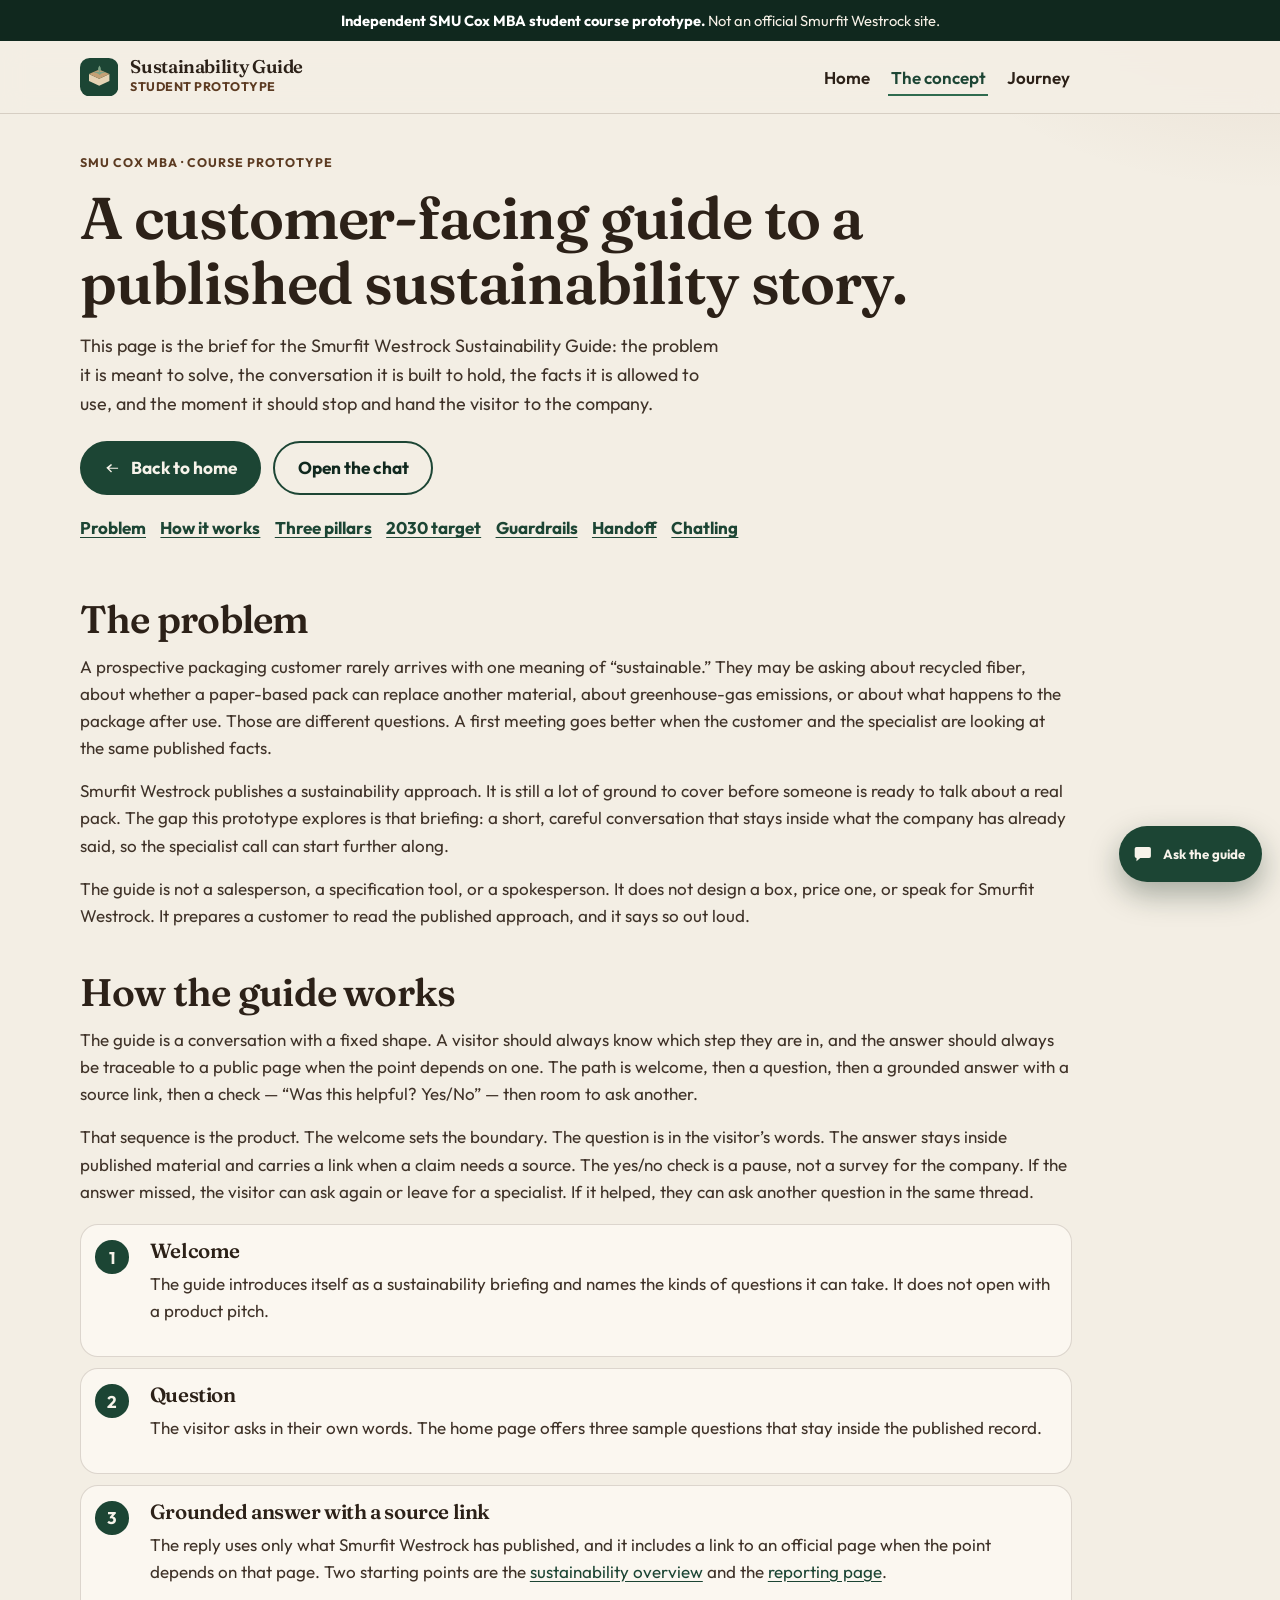
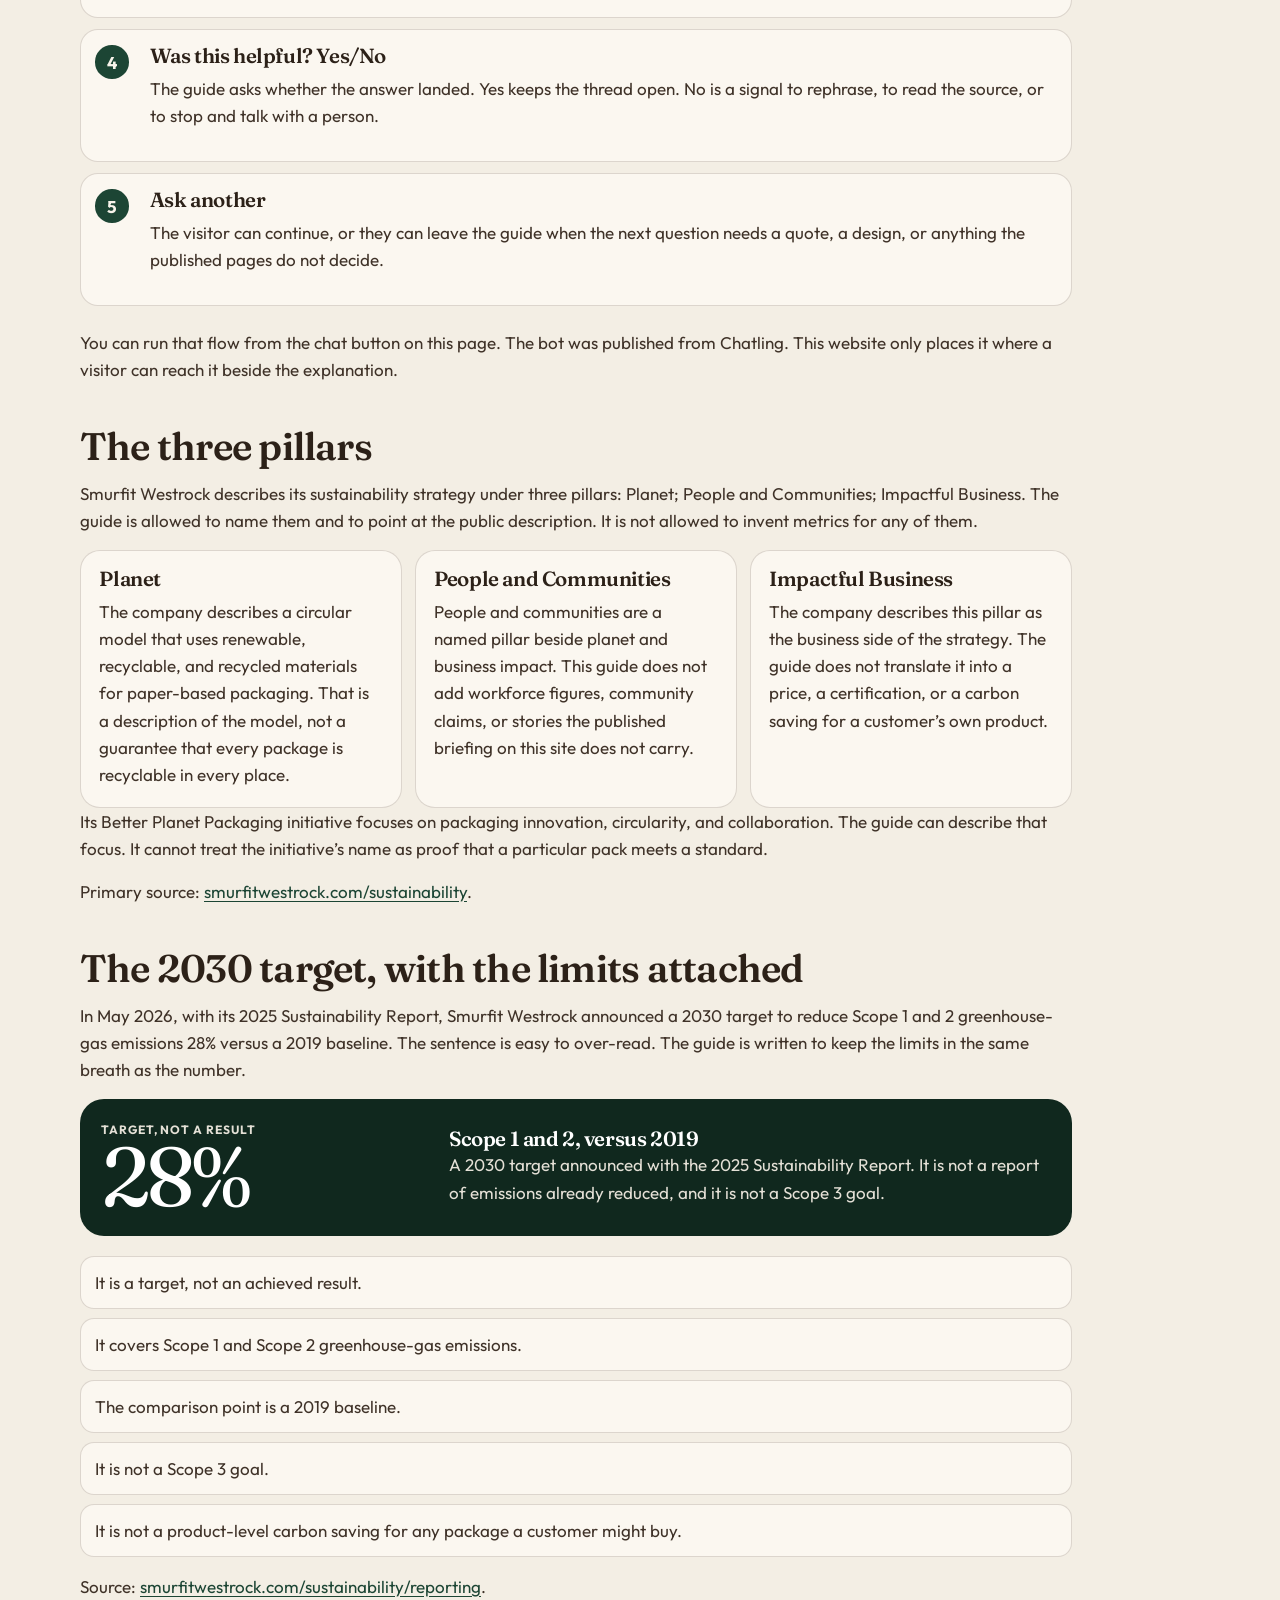
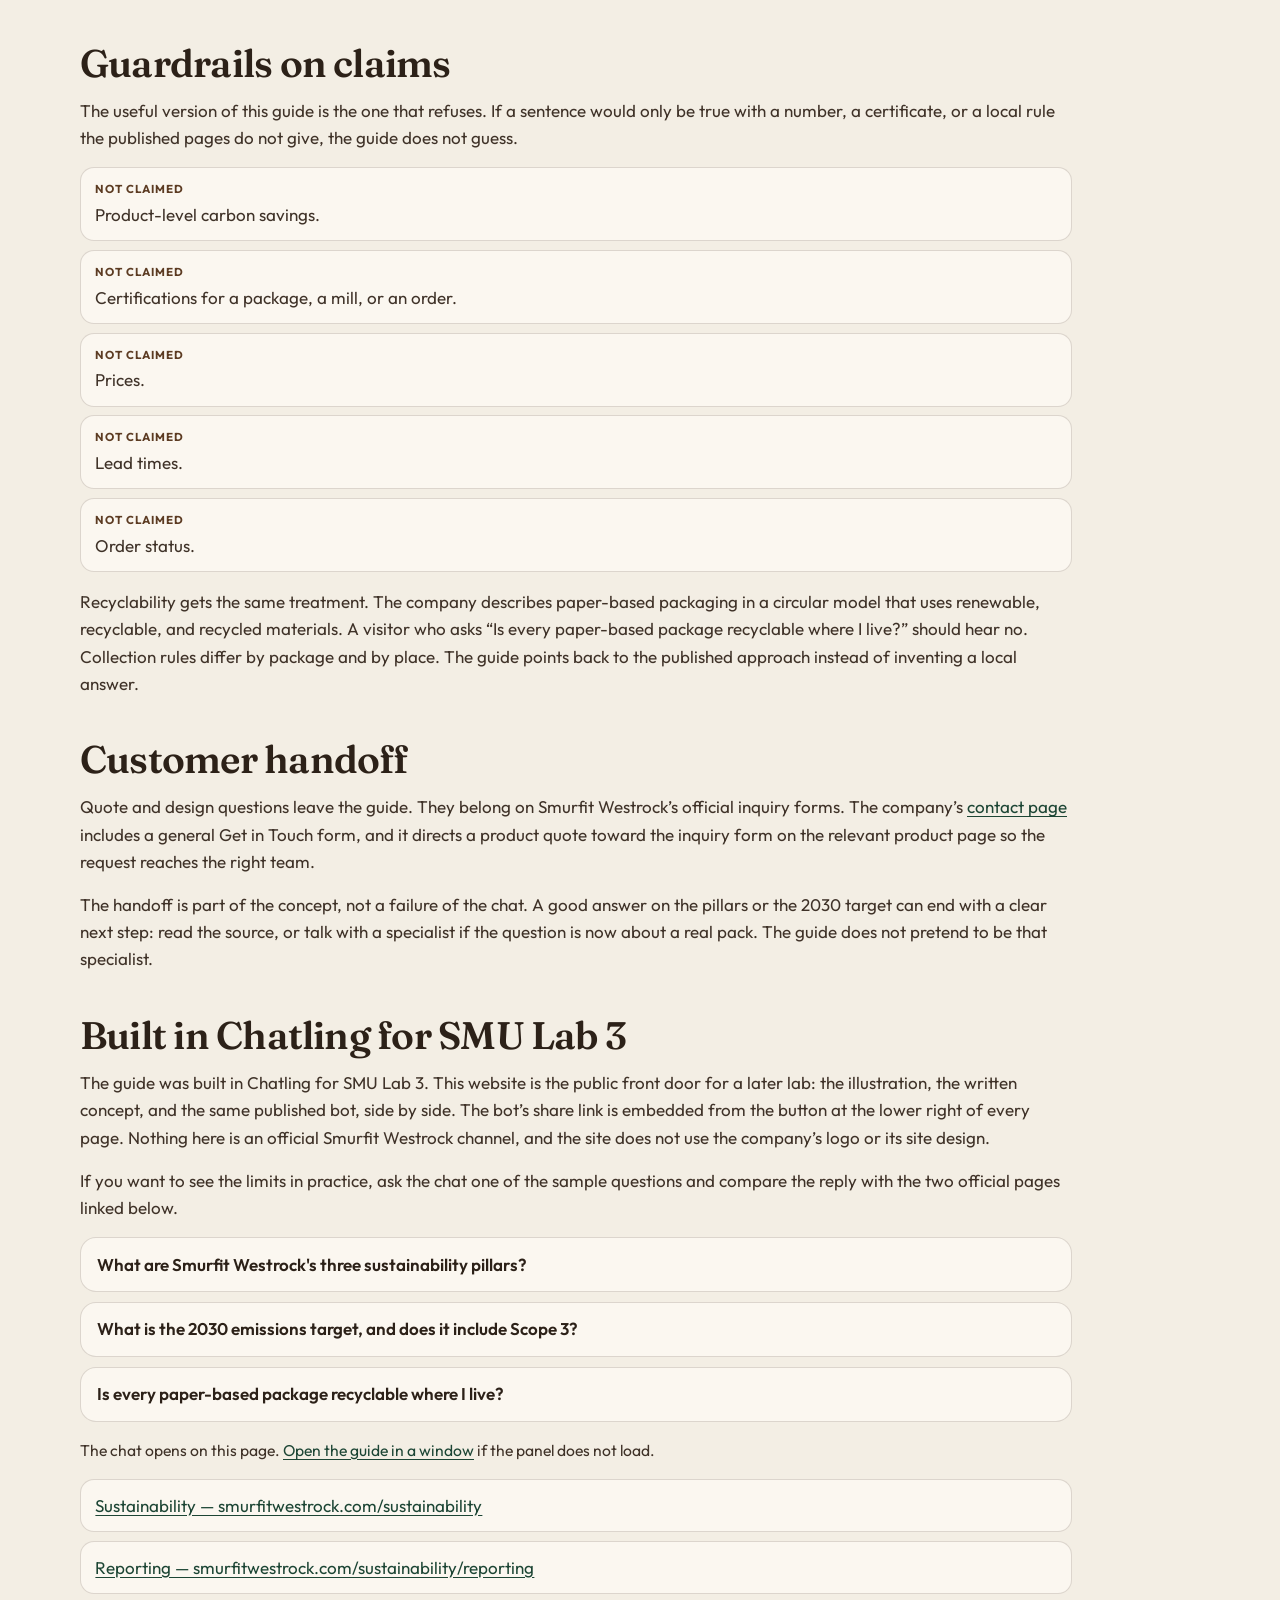
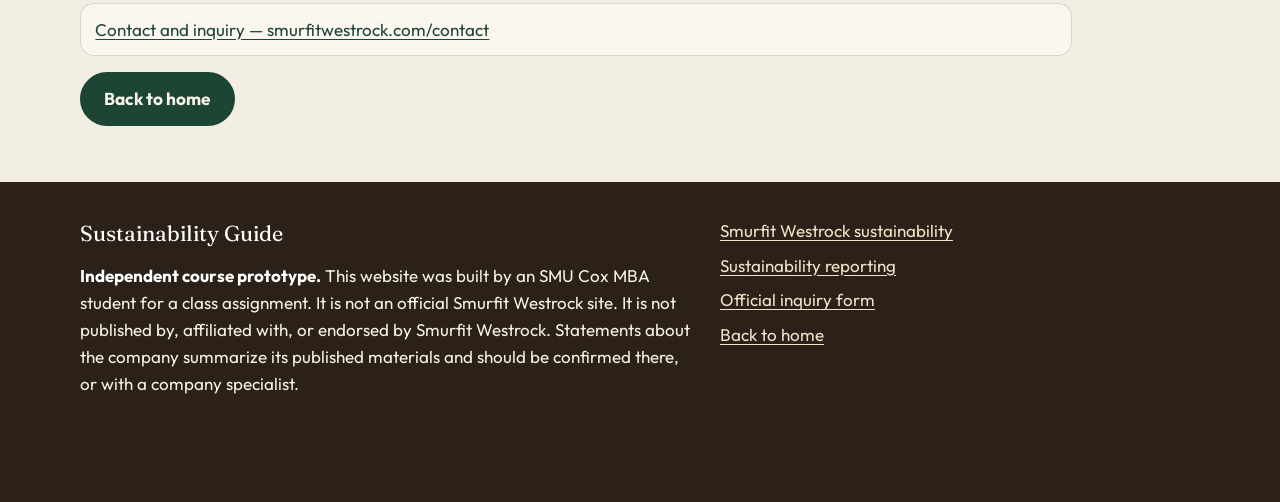
==== about.html @ 787bb8e2 "Add the sustainability guide static site. A student prototype with a looping hero video, an about pa" ====
<!doctype html>
<html lang="en">
<head>
  <meta charset="utf-8">
  <meta name="viewport" content="width=device-width, initial-scale=1">
  <title>The concept | Smurfit Westrock Sustainability Guide</title>
  <meta name="description" content="How this SMU Cox student prototype explains Smurfit Westrock’s published sustainability approach, its limits, and when to use an official inquiry form.">
  <meta name="author" content="SMU Cox MBA student">
  <meta name="theme-color" content="#1c4534">
  <link rel="canonical" href="https://enrieliasb.github.io/genai-lab5/about.html">
  <meta property="og:title" content="The concept | Smurfit Westrock Sustainability Guide">
  <meta property="og:description" content="A student prototype of a customer-facing guide to Smurfit Westrock’s published sustainability approach. Not an official company site.">
  <meta property="og:type" content="article">
  <meta property="og:url" content="https://enrieliasb.github.io/genai-lab5/about.html">
  <link rel="icon" href="assets/favicon.svg" type="image/svg+xml">
  <link rel="stylesheet" href="css/styles.css">
</head>
<body>
  <a class="skip" href="#main">Skip to content</a>
  <div class="banner" role="note">
    <p><strong>Independent SMU Cox MBA student course prototype.</strong> Not an official Smurfit Westrock site.</p>
  </div>
  <header class="site-header">
    <div class="wrap header-inner">
      <a class="brand" href="index.html">
        <svg class="brand-mark" viewBox="0 0 32 32" aria-hidden="true">
          <rect width="32" height="32" rx="8" fill="#1c4534"/>
          <path fill="#e6d3b4" d="M7.5 19.2 16 23.2l8.5-4V13.4L16 17.4l-8.5-4v5.8Z"/>
          <path fill="#c4a074" d="M16 17.4 24.5 13.4 16 9.6 7.5 13.4 16 17.4Z"/>
          <path fill="#7ea184" d="M16.2 6.2c1.7 2.2 1.6 4 .1 5.6 2.2-.7 3.8-.5 5.4.8-2.2-.6-3.7.2-5.3 1.6-1.5-1.5-3.1-2.4-5.4-1.6 1.6-1.3 3.2-1.5 5.2-.8-1.5-1.6-1.6-3.4 0-5.6Z"/>
        </svg>
        <span>
          <span class="brand-name">Sustainability Guide</span>
          <span class="brand-tag">Student prototype</span>
        </span>
      </a>
      <nav class="nav" aria-label="Primary">
        <a href="index.html">Home</a>
        <a href="about.html" aria-current="page">The concept</a>
        <a href="index.html#journey">Journey</a>
      </nav>
    </div>
  </header>

  <main id="main" class="prose" tabindex="-1">
    <header class="page-hero">
      <div class="wrap">
        <p class="eyebrow">SMU Cox MBA · course prototype</p>
        <h1>A customer-facing guide to a published sustainability story.</h1>
        <p class="lede">This page is the brief for the Smurfit Westrock Sustainability Guide: the problem it is meant to solve, the conversation it is built to hold, the facts it is allowed to use, and the moment it should stop and hand the visitor to the company.</p>
        <div class="cta-row">
          <a class="btn btn-lg" href="index.html">
            <svg viewBox="0 0 20 20" aria-hidden="true"><path fill="currentColor" d="M16 10H5.8l3.3-3.3-1.1-1.1L2.6 10l5.4 5.4 1.1-1.1L5.8 11H16z"/></svg>
            Back to home
          </a>
          <button type="button" class="btn btn-lg btn-secondary" data-open-chat>Open the chat</button>
        </div>
        <nav class="toc" aria-label="On this page">
          <a href="#problem">Problem</a>
          <a href="#flow">How it works</a>
          <a href="#pillars">Three pillars</a>
          <a href="#target">2030 target</a>
          <a href="#guardrails">Guardrails</a>
          <a href="#handoff">Handoff</a>
          <a href="#lab">Chatling</a>
        </nav>
      </div>
    </header>

    <article class="wrap">
      <section id="problem">
        <h2>The problem</h2>
        <p>A prospective packaging customer rarely arrives with one meaning of “sustainable.” They may be asking about recycled fiber, about whether a paper-based pack can replace another material, about greenhouse-gas emissions, or about what happens to the package after use. Those are different questions. A first meeting goes better when the customer and the specialist are looking at the same published facts.</p>
        <p>Smurfit Westrock publishes a sustainability approach. It is still a lot of ground to cover before someone is ready to talk about a real pack. The gap this prototype explores is that briefing: a short, careful conversation that stays inside what the company has already said, so the specialist call can start further along.</p>
        <p>The guide is not a salesperson, a specification tool, or a spokesperson. It does not design a box, price one, or speak for Smurfit Westrock. It prepares a customer to read the published approach, and it says so out loud.</p>
      </section>

      <section id="flow">
        <h2>How the guide works</h2>
        <p>The guide is a conversation with a fixed shape. A visitor should always know which step they are in, and the answer should always be traceable to a public page when the point depends on one. The path is welcome, then a question, then a grounded answer with a source link, then a check — “Was this helpful? Yes/No” — then room to ask another.</p>
        <p>That sequence is the product. The welcome sets the boundary. The question is in the visitor’s words. The answer stays inside published material and carries a link when a claim needs a source. The yes/no check is a pause, not a survey for the company. If the answer missed, the visitor can ask again or leave for a specialist. If it helped, they can ask another question in the same thread.</p>
        <ol class="flow">
          <li>
            <h3>Welcome</h3>
            <p>The guide introduces itself as a sustainability briefing and names the kinds of questions it can take. It does not open with a product pitch.</p>
          </li>
          <li>
            <h3>Question</h3>
            <p>The visitor asks in their own words. The home page offers three sample questions that stay inside the published record.</p>
          </li>
          <li>
            <h3>Grounded answer with a source link</h3>
            <p>The reply uses only what Smurfit Westrock has published, and it includes a link to an official page when the point depends on that page. Two starting points are the <a href="https://www.smurfitwestrock.com/sustainability" target="_blank" rel="noopener noreferrer">sustainability overview</a> and the <a href="https://www.smurfitwestrock.com/sustainability/reporting" target="_blank" rel="noopener noreferrer">reporting page</a>.</p>
          </li>
          <li>
            <h3>Was this helpful? Yes/No</h3>
            <p>The guide asks whether the answer landed. Yes keeps the thread open. No is a signal to rephrase, to read the source, or to stop and talk with a person.</p>
          </li>
          <li>
            <h3>Ask another</h3>
            <p>The visitor can continue, or they can leave the guide when the next question needs a quote, a design, or anything the published pages do not decide.</p>
          </li>
        </ol>
        <p>You can run that flow from the chat button on this page. The bot was published from Chatling. This website only places it where a visitor can reach it beside the explanation.</p>
      </section>

      <section id="pillars">
        <h2>The three pillars</h2>
        <p>Smurfit Westrock describes its sustainability strategy under three pillars: Planet; People and Communities; Impactful Business. The guide is allowed to name them and to point at the public description. It is not allowed to invent metrics for any of them.</p>
        <div class="pillar-grid">
          <article class="pillar">
            <h3>Planet</h3>
            <p>The company describes a circular model that uses renewable, recyclable, and recycled materials for paper-based packaging. That is a description of the model, not a guarantee that every package is recyclable in every place.</p>
          </article>
          <article class="pillar">
            <h3>People and Communities</h3>
            <p>People and communities are a named pillar beside planet and business impact. This guide does not add workforce figures, community claims, or stories the published briefing on this site does not carry.</p>
          </article>
          <article class="pillar">
            <h3>Impactful Business</h3>
            <p>The company describes this pillar as the business side of the strategy. The guide does not translate it into a price, a certification, or a carbon saving for a customer’s own product.</p>
          </article>
        </div>
        <p>Its Better Planet Packaging initiative focuses on packaging innovation, circularity, and collaboration. The guide can describe that focus. It cannot treat the initiative’s name as proof that a particular pack meets a standard.</p>
        <p>Primary source: <a href="https://www.smurfitwestrock.com/sustainability" target="_blank" rel="noopener noreferrer">smurfitwestrock.com/sustainability</a>.</p>
      </section>

      <section id="target">
        <h2>The 2030 target, with the limits attached</h2>
        <p>In May 2026, with its 2025 Sustainability Report, Smurfit Westrock announced a 2030 target to reduce Scope 1 and 2 greenhouse-gas emissions 28% versus a 2019 baseline. The sentence is easy to over-read. The guide is written to keep the limits in the same breath as the number.</p>
        <div class="callout split">
          <div>
            <p class="fact-kicker">Target, not a result</p>
            <p class="target-number">28%</p>
          </div>
          <div>
            <h3>Scope 1 and 2, versus 2019</h3>
            <p>A 2030 target announced with the 2025 Sustainability Report. It is not a report of emissions already reduced, and it is not a Scope 3 goal.</p>
          </div>
        </div>
        <ul class="caveat-list">
          <li>It is a target, not an achieved result.</li>
          <li>It covers Scope 1 and Scope 2 greenhouse-gas emissions.</li>
          <li>The comparison point is a 2019 baseline.</li>
          <li>It is not a Scope 3 goal.</li>
          <li>It is not a product-level carbon saving for any package a customer might buy.</li>
        </ul>
        <p>Source: <a href="https://www.smurfitwestrock.com/sustainability/reporting" target="_blank" rel="noopener noreferrer">smurfitwestrock.com/sustainability/reporting</a>.</p>
      </section>

      <section id="guardrails">
        <h2>Guardrails on claims</h2>
        <p>The useful version of this guide is the one that refuses. If a sentence would only be true with a number, a certificate, or a local rule the published pages do not give, the guide does not guess.</p>
        <ul class="guard-list">
          <li><span class="tag">Not claimed</span><span>Product-level carbon savings.</span></li>
          <li><span class="tag">Not claimed</span><span>Certifications for a package, a mill, or an order.</span></li>
          <li><span class="tag">Not claimed</span><span>Prices.</span></li>
          <li><span class="tag">Not claimed</span><span>Lead times.</span></li>
          <li><span class="tag">Not claimed</span><span>Order status.</span></li>
        </ul>
        <p>Recyclability gets the same treatment. The company describes paper-based packaging in a circular model that uses renewable, recyclable, and recycled materials. A visitor who asks “Is every paper-based package recyclable where I live?” should hear no. Collection rules differ by package and by place. The guide points back to the published approach instead of inventing a local answer.</p>
      </section>

      <section id="handoff">
        <h2>Customer handoff</h2>
        <p>Quote and design questions leave the guide. They belong on Smurfit Westrock’s official inquiry forms. The company’s <a href="https://www.smurfitwestrock.com/contact" target="_blank" rel="noopener noreferrer">contact page</a> includes a general Get in Touch form, and it directs a product quote toward the inquiry form on the relevant product page so the request reaches the right team.</p>
        <p>The handoff is part of the concept, not a failure of the chat. A good answer on the pillars or the 2030 target can end with a clear next step: read the source, or talk with a specialist if the question is now about a real pack. The guide does not pretend to be that specialist.</p>
      </section>

      <section id="lab">
        <h2>Built in Chatling for SMU Lab 3</h2>
        <p>The guide was built in Chatling for SMU Lab 3. This website is the public front door for a later lab: the illustration, the written concept, and the same published bot, side by side. The bot’s share link is embedded from the button at the lower right of every page. Nothing here is an official Smurfit Westrock channel, and the site does not use the company’s logo or its site design.</p>
        <p>If you want to see the limits in practice, ask the chat one of the sample questions and compare the reply with the two official pages linked below.</p>
        <div class="prompt-list">
          <button type="button" class="prompt" data-prompt="What are Smurfit Westrock's three sustainability pillars?">What are Smurfit Westrock's three sustainability pillars?</button>
          <button type="button" class="prompt" data-prompt="What is the 2030 emissions target, and does it include Scope 3?">What is the 2030 emissions target, and does it include Scope 3?</button>
          <button type="button" class="prompt" data-prompt="Is every paper-based package recyclable where I live?">Is every paper-based package recyclable where I live?</button>
        </div>
        <p class="inline-fallback">The chat opens on this page. <a data-popup href="https://share.chatling.ai/s/q7byNJL57hivsW9">Open the guide in a window</a> if the panel does not load.</p>
        <ul class="source-list">
          <li><a href="https://www.smurfitwestrock.com/sustainability" target="_blank" rel="noopener noreferrer">Sustainability — smurfitwestrock.com/sustainability</a></li>
          <li><a href="https://www.smurfitwestrock.com/sustainability/reporting" target="_blank" rel="noopener noreferrer">Reporting — smurfitwestrock.com/sustainability/reporting</a></li>
          <li><a href="https://www.smurfitwestrock.com/contact" target="_blank" rel="noopener noreferrer">Contact and inquiry — smurfitwestrock.com/contact</a></li>
        </ul>
        <noscript>
          <p class="noscript">JavaScript is off, so the on-page chat panel will not open. <a href="https://share.chatling.ai/s/q7byNJL57hivsW9">Open the guide chat</a>.</p>
        </noscript>
        <p class="end-cta"><a class="btn btn-lg" href="index.html">Back to home</a></p>
      </section>
    </article>
  </main>

  <footer class="site-footer">
    <div class="wrap footer-grid">
      <div>
        <p class="footer-mark">Sustainability Guide</p>
        <p class="disclaimer"><strong>Independent course prototype.</strong> This website was built by an SMU Cox MBA student for a class assignment. It is not an official Smurfit Westrock site. It is not published by, affiliated with, or endorsed by Smurfit Westrock. Statements about the company summarize its published materials and should be confirmed there, or with a company specialist.</p>
      </div>
      <ul class="footer-links">
        <li><a href="https://www.smurfitwestrock.com/sustainability" target="_blank" rel="noopener noreferrer">Smurfit Westrock sustainability</a></li>
        <li><a href="https://www.smurfitwestrock.com/sustainability/reporting" target="_blank" rel="noopener noreferrer">Sustainability reporting</a></li>
        <li><a href="https://www.smurfitwestrock.com/contact" target="_blank" rel="noopener noreferrer">Official inquiry form</a></li>
        <li><a href="index.html">Back to home</a></li>
      </ul>
    </div>
  </footer>
  <script src="js/chat.js"></script>
</body>
</html>
---- css/styles.css ----
@font-face {
  font-family: "Fraunces";
  font-style: normal;
  font-weight: 400;
  font-display: swap;
  src: url("../assets/fonts/fraunces-400.woff2") format("woff2");
}
@font-face {
  font-family: "Fraunces";
  font-style: normal;
  font-weight: 600;
  font-display: swap;
  src: url("../assets/fonts/fraunces-600.woff2") format("woff2");
}
@font-face {
  font-family: "Fraunces";
  font-style: normal;
  font-weight: 700;
  font-display: swap;
  src: url("../assets/fonts/fraunces-700.woff2") format("woff2");
}
@font-face {
  font-family: "Outfit";
  font-style: normal;
  font-weight: 400;
  font-display: swap;
  src: url("../assets/fonts/outfit-400.woff2") format("woff2");
}
@font-face {
  font-family: "Outfit";
  font-style: normal;
  font-weight: 500;
  font-display: swap;
  src: url("../assets/fonts/outfit-500.woff2") format("woff2");
}
@font-face {
  font-family: "Outfit";
  font-style: normal;
  font-weight: 600;
  font-display: swap;
  src: url("../assets/fonts/outfit-600.woff2") format("woff2");
}
@font-face {
  font-family: "Outfit";
  font-style: normal;
  font-weight: 700;
  font-display: swap;
  src: url("../assets/fonts/outfit-700.woff2") format("woff2");
}

:root {
  --cream: #f3eee4;
  --cream-deep: #e7dcc8;
  --paper: #fbf7f0;
  --ink: #241910;
  --ink-soft: #3f3228;
  --line: rgba(58, 39, 24, 0.16);
  --kraft: #8d5b34;
  --kraft-deep: #5c3b22;
  --bark: #2c2118;
  --forest: #1c4534;
  --forest-deep: #10281e;
  --leaf: #2f6b4f;
  --moss: #d7eadc;
  --gold: #c4a074;
  --shadow: 0 18px 50px rgba(36, 25, 16, 0.12);
  --serif: "Fraunces", "Iowan Old Style", Palatino, "Palatino Linotype", Georgia, serif;
  --sans: "Outfit", "Avenir Next", "Segoe UI", sans-serif;
  --radius: 24px;
  --header: 4.5rem;
}

*,
*::before,
*::after { box-sizing: border-box; }

[hidden] { display: none !important; }

html { scroll-behavior: smooth; }

@media (prefers-reduced-motion: reduce) {
  html { scroll-behavior: auto; }
}

body {
  margin: 0;
  color: var(--ink-soft);
  background:
    radial-gradient(900px 420px at 0% -10%, rgba(46, 107, 79, 0.08), transparent 55%),
    radial-gradient(700px 380px at 100% 0%, rgba(141, 91, 52, 0.1), transparent 50%),
    var(--cream);
  font-family: var(--sans);
  font-size: 1.0625rem;
  line-height: 1.6;
}

img, svg, video { max-width: 100%; }

a { color: var(--forest); text-underline-offset: 0.16em; }

a:hover { color: var(--kraft-deep); }

button { font-family: inherit; cursor: pointer; }

p { margin: 0 0 1rem; }

h1, h2, h3, h4 {
  font-family: var(--serif);
  color: var(--bark);
  line-height: 1.12;
  font-weight: 600;
  letter-spacing: -0.02em;
}

h1 { font-size: clamp(2.35rem, 4.6vw, 4.05rem); margin: 0 0 1rem; }
h2 { font-size: clamp(1.8rem, 3vw, 2.45rem); margin: 0 0 0.75rem; }
h3 { font-size: 1.28rem; margin: 0 0 0.4rem; }

:focus-visible {
  outline: 3px solid var(--kraft);
  outline-offset: 3px;
}

.skip {
  position: absolute;
  left: 1rem;
  top: -4rem;
  z-index: 80;
  background: var(--forest);
  color: var(--paper);
  padding: 0.55rem 0.9rem;
  border-radius: 999px;
  text-decoration: none;
}

.skip:focus { top: 0.75rem; }

.sr-only {
  position: absolute;
  width: 1px;
  height: 1px;
  padding: 0;
  margin: -1px;
  overflow: hidden;
  clip: rect(0, 0, 0, 0);
  white-space: nowrap;
  border: 0;
}

.wrap {
  width: min(1120px, calc(100% - 2.5rem));
  margin-inline: auto;
}

@media (min-width: 900px) {
  .wrap {
    width: auto;
    max-width: 1120px;
    margin-left: max(1.25rem, calc(50% - 560px));
    margin-right: max(13rem, calc(50% - 560px));
  }
}

.banner {
  background: var(--forest-deep);
  color: #f6f0e6;
  text-align: center;
  padding: 0.55rem 1rem;
  font-size: 0.92rem;
}

.banner p { margin: 0; }

.banner strong { color: #fff; font-weight: 650; }

.site-header {
  position: sticky;
  top: 0;
  z-index: 30;
  background: rgba(243, 238, 228, 0.92);
  backdrop-filter: blur(12px);
  border-bottom: 1px solid var(--line);
}

.header-inner {
  display: flex;
  flex-wrap: wrap;
  align-items: center;
  justify-content: space-between;
  gap: 0.75rem 1.25rem;
  min-height: var(--header);
  padding: 0.7rem 0;
}

.brand {
  display: flex;
  align-items: center;
  gap: 0.75rem;
  color: inherit;
  text-decoration: none;
}

.brand-mark { width: 2.4rem; height: 2.4rem; flex: none; }

.brand-name {
  display: block;
  font-family: var(--serif);
  font-weight: 600;
  color: var(--bark);
  font-size: 1.15rem;
  letter-spacing: -0.02em;
  line-height: 1.1;
}

.brand-tag {
  display: block;
  font-size: 0.78rem;
  letter-spacing: 0.04em;
  text-transform: uppercase;
  color: var(--kraft-deep);
  font-weight: 650;
}

.nav {
  display: flex;
  flex-wrap: wrap;
  gap: 0.35rem 1rem;
  align-items: center;
}

.nav a {
  color: var(--bark);
  text-decoration: none;
  font-weight: 600;
  padding: 0.35rem 0.15rem;
}

.nav a[aria-current="page"] {
  color: var(--forest);
  box-shadow: inset 0 -2px 0 var(--leaf);
}

main { padding-bottom: 2rem; }

main :is(section, [id]) { scroll-margin-top: 5.5rem; }

.hero { padding: 2.5rem 0 2rem; }

.hero-grid {
  display: grid;
  gap: 1.75rem;
  align-items: center;
}

.eyebrow {
  margin: 0 0 0.75rem;
  color: var(--kraft-deep);
  font-weight: 700;
  letter-spacing: 0.08em;
  text-transform: uppercase;
  font-size: 0.78rem;
}

.lede {
  font-size: 1.12rem;
  max-width: 40rem;
  color: var(--ink-soft);
}

.cta-row {
  display: flex;
  flex-wrap: wrap;
  gap: 0.75rem;
  margin: 1.4rem 0 0;
}

.btn {
  display: inline-flex;
  align-items: center;
  justify-content: center;
  gap: 0.55rem;
  min-height: 3rem;
  padding: 0.75rem 1.2rem;
  border-radius: 999px;
  border: 2px solid var(--forest);
  background: var(--forest);
  color: #f7f3ea;
  text-decoration: none;
  font-weight: 650;
  line-height: 1.2;
  cursor: pointer;
}

.btn:hover { background: var(--forest-deep); color: #fff; border-color: var(--forest-deep); }

.btn-lg { min-height: 3.4rem; padding: 0.9rem 1.4rem; font-size: 1.08rem; }

.btn-secondary {
  background: transparent;
  color: var(--forest-deep);
}

.btn-secondary:hover { background: var(--forest); color: #f7f3ea; }

.btn svg { width: 1.1rem; height: 1.1rem; }

.hero-figure { margin: 0; }

.video-frame {
  position: relative;
  border-radius: 28px;
  overflow: hidden;
  background: #cbb89a;
  box-shadow: var(--shadow);
  aspect-ratio: 16 / 9;
  border: 1px solid rgba(58, 39, 24, 0.18);
}

.hero-video {
  width: 100%;
  height: 100%;
  object-fit: cover;
  display: block;
  background: #cbb89a;
}

.video-controls {
  position: absolute;
  left: 0.75rem;
  bottom: 0.75rem;
  display: flex;
  flex-wrap: wrap;
  gap: 0.4rem;
}

.video-controls button {
  border: 0;
  background: rgba(251, 247, 240, 0.94);
  color: var(--bark);
  border-radius: 999px;
  min-height: 2.5rem;
  padding: 0.35rem 0.8rem;
  font-weight: 650;
  font-size: 0.9rem;
  cursor: pointer;
}

.hero-figure figcaption {
  margin-top: 0.7rem;
  color: var(--ink-soft);
  font-size: 0.95rem;
}

.fact-band {
  background: var(--forest-deep);
  color: #f6f0e6;
  padding: 2.4rem 0;
}

.fact-band h2 { color: #f6f0e6; }

.fact-intro { max-width: 42rem; color: rgba(246, 240, 230, 0.88); }

.fact-grid {
  display: grid;
  gap: 1rem;
  margin-top: 1.4rem;
}

.fact {
  background: rgba(255, 255, 255, 0.04);
  border: 1px solid rgba(246, 240, 230, 0.16);
  border-radius: 20px;
  padding: 1.15rem 1.2rem 1.2rem;
}

.fact-kicker {
  margin: 0 0 0.35rem;
  text-transform: uppercase;
  letter-spacing: 0.08em;
  font-size: 0.75rem;
  font-weight: 700;
  color: #e6d3b4;
}

.fact-value {
  margin: 0 0 0.45rem;
  font-family: var(--serif);
  font-size: clamp(2rem, 4vw, 2.8rem);
  line-height: 1;
  color: #fff;
}

.fact p:last-child { margin: 0; color: rgba(246, 240, 230, 0.9); }

.fact-band a { color: #f0e2c8; }

.section { padding: 4.2rem 0; }
.section-follow { padding-top: 0; }

.section-head { max-width: 42rem; margin-bottom: 1.5rem; }

.journey-card {
  background: var(--paper);
  border: 1px solid var(--line);
  border-radius: var(--radius);
  box-shadow: var(--shadow);
  padding: 1.1rem;
}

.picker {
  display: flex;
  flex-wrap: wrap;
  gap: 0.5rem;
  margin: 0 0 1rem;
}

.picker button,
.steps button,
.stage-nav button,
.prompt,
.chat-copy {
  font: inherit;
  cursor: pointer;
}

.picker button {
  border-radius: 999px;
  border: 1px solid var(--line);
  background: transparent;
  color: var(--bark);
  min-height: 2.75rem;
  padding: 0.4rem 0.95rem;
  font-weight: 650;
}

.picker button[aria-checked="true"] {
  background: var(--forest);
  border-color: var(--forest);
  color: #f7f3ea;
}

.journey-layout {
  display: grid;
  gap: 1.1rem;
}

.scene {
  background: #f6efe4;
  border-radius: 20px;
  overflow: hidden;
  --box: #d7b48a;
  --box-dark: #8d5a34;
  --box-side: #c4925e;
}

.scene[data-package="carton"] {
  --box: #f0e2cc;
  --box-dark: #b08958;
  --box-side: #e4cfae;
}

.scene[data-package="tray"] {
  --box: #d9c7a6;
  --box-dark: #5f7f62;
  --box-side: #cbb892;
}

.scene-svg { display: block; width: 100%; height: auto; }

.scene [data-layer] {
  opacity: 0;
  transition: opacity 0.5s ease;
}

.scene[data-stage="fiber"] [data-layer="fiber"],
.scene[data-stage="box"] [data-layer="box"],
.scene[data-stage="use"] [data-layer="use"],
.scene[data-stage="recycle"] [data-layer="recycle"],
.scene[data-stage="new"] [data-layer="new"] {
  opacity: 1;
}

.fiber-draw {
  fill: none;
  stroke: #6b4428;
  stroke-width: 5;
  stroke-linecap: round;
  stroke-dasharray: 800;
  stroke-dashoffset: 800;
}

.scene.is-live[data-stage="fiber"] .fiber-draw { animation: draw 1.25s ease forwards; }
.scene.is-live[data-stage="fiber"] .sway {
  transform-box: view-box;
  transform-origin: center bottom;
  animation: sway 2.8s ease-in-out infinite;
}
.scene.is-live[data-stage="box"] .box-pop {
  transform-box: view-box;
  transform-origin: 320px 320px;
  animation: rise 0.7s cubic-bezier(0.16, 0.84, 0.32, 1) both;
}
.scene.is-live[data-stage="use"] .parcel { animation: slide 2.4s ease-in-out infinite alternate; }
.scene.is-live[data-stage="recycle"] .spin {
  transform-box: view-box;
  transform-origin: 320px 210px;
  animation: spin 7s linear infinite;
}
.scene.is-live[data-stage="new"] .sprout {
  transform-box: view-box;
  transform-origin: 320px 268px;
  animation: grow 0.85s cubic-bezier(0.16, 0.84, 0.32, 1) both;
}

@keyframes draw { to { stroke-dashoffset: 0; } }
@keyframes sway {
  0%, 100% { transform: rotate(0deg); }
  50% { transform: rotate(5deg); }
}
@keyframes rise {
  from { transform: translateY(22px) scale(0.88); opacity: 0; }
  to { transform: none; opacity: 1; }
}
@keyframes slide {
  from { transform: translateX(0); }
  to { transform: translateX(120px); }
}
@keyframes spin { to { transform: rotate(360deg); } }
@keyframes grow {
  from { transform: scale(0.15); opacity: 0; }
  to { transform: scale(1); opacity: 1; }
}

.loop-track {
  height: 5px;
  border-radius: 999px;
  background: rgba(58, 39, 24, 0.12);
  overflow: hidden;
  margin-bottom: 0.9rem;
}

.loop-fill {
  display: block;
  height: 100%;
  width: 100%;
  background: var(--leaf);
  transform: scaleX(0);
  transform-origin: left center;
  transition: transform 0.5s ease;
}

.steps {
  list-style: none;
  margin: 0 0 1rem;
  padding: 0;
  display: flex;
  flex-wrap: wrap;
  gap: 0.45rem;
}

.steps button {
  display: inline-flex;
  align-items: center;
  gap: 0.45rem;
  border-radius: 999px;
  border: 1px solid var(--line);
  background: transparent;
  color: var(--bark);
  min-height: 2.75rem;
  padding: 0.25rem 0.8rem 0.25rem 0.3rem;
  font-weight: 650;
}

.step-index {
  width: 1.85rem;
  height: 1.85rem;
  border-radius: 50%;
  display: grid;
  place-items: center;
  background: var(--cream-deep);
  color: var(--bark);
  font-size: 0.85rem;
}

.steps button[aria-current="step"] {
  background: var(--forest);
  border-color: var(--forest);
  color: #f7f3ea;
}

.steps button[aria-current="step"] .step-index {
  background: #f7f3ea;
  color: var(--forest);
}

.stage-kicker {
  margin: 0 0 0.25rem;
  color: var(--kraft-deep);
  font-weight: 700;
  letter-spacing: 0.06em;
  text-transform: uppercase;
  font-size: 0.75rem;
}

.stage-nav {
  display: flex;
  flex-wrap: wrap;
  gap: 0.5rem;
  margin-top: 0.4rem;
}

.stage-nav button {
  min-height: 2.75rem;
  border-radius: 999px;
  border: 1px solid var(--line);
  background: var(--paper);
  color: var(--bark);
  padding: 0.4rem 0.9rem;
  font-weight: 650;
}

.stage-nav .btn {
  background: var(--forest);
  color: #f7f3ea;
  border: 2px solid var(--forest);
}

.bounds {
  display: grid;
  gap: 0.75rem;
}

.bound {
  background: var(--paper);
  border: 1px solid var(--line);
  border-radius: 18px;
  padding: 1rem 1.1rem;
}

.bound h3 { font-family: var(--sans); font-size: 1rem; letter-spacing: 0; }
.bound p { margin: 0; }

.prompt-list {
  display: grid;
  gap: 0.65rem;
  margin: 1rem 0;
}

.prompt {
  text-align: left;
  border-radius: 16px;
  border: 1px solid var(--line);
  background: var(--paper);
  color: var(--bark);
  padding: 0.9rem 1rem;
  font-weight: 600;
  line-height: 1.4;
}

.prompt:hover { border-color: var(--forest); background: var(--moss); }

.inline-fallback { font-size: 0.98rem; }

.xfactor {
  padding: 0 0 3.5rem;
}

.xfactor-card {
  border-top: 1px solid var(--line);
  padding-top: 2rem;
  max-width: 42rem;
}

.xfactor h2 { font-size: clamp(1.6rem, 2.5vw, 2rem); }

.site-footer {
  background: var(--bark);
  color: #f6f0e6;
  padding: 2.2rem 0 6.5rem;
}

.footer-grid {
  display: grid;
  gap: 1.5rem;
}

.footer-mark {
  font-family: var(--serif);
  font-size: 1.35rem;
  margin: 0 0 0.6rem;
  color: #fff;
}

.disclaimer {
  margin: 0;
  max-width: 46rem;
  color: #f6f0e6;
}

.disclaimer strong { color: #fff; }

.footer-links {
  list-style: none;
  margin: 0;
  padding: 0;
  display: grid;
  gap: 0.45rem;
}

.footer-links a { color: #f0e2c8; }

.noscript {
  background: #fff4d8;
  border: 1px solid #e0c48a;
  border-radius: 16px;
  padding: 0.9rem 1rem;
  color: var(--bark);
}

.page-hero { padding: 2.4rem 0 0.5rem; }

.toc {
  display: flex;
  flex-wrap: wrap;
  gap: 0.45rem 0.9rem;
  margin: 1.2rem 0 0.4rem;
}

.toc a { font-weight: 650; }

.prose { padding-bottom: 1rem; }

.prose h2 { margin-top: 2.6rem; }

.flow {
  list-style: none;
  counter-reset: step;
  padding: 0;
  margin: 1.2rem 0 1.4rem;
  display: grid;
  gap: 0.7rem;
}

.flow li {
  counter-increment: step;
  position: relative;
  background: var(--paper);
  border: 1px solid var(--line);
  border-radius: 18px;
  padding: 0.95rem 1rem 1rem 4.3rem;
}

.flow li::before {
  content: counter(step);
  position: absolute;
  left: 0.9rem;
  top: 0.95rem;
  width: 2.1rem;
  height: 2.1rem;
  border-radius: 50%;
  display: grid;
  place-items: center;
  background: var(--forest);
  color: #f7f3ea;
  font-weight: 700;
}

.pillar-grid, .split {
  display: grid;
  gap: 0.8rem;
}

.pillar, .panel {
  background: var(--paper);
  border: 1px solid var(--line);
  border-radius: 20px;
  padding: 1.1rem 1.15rem 1.15rem;
}

.pillar h3 { margin-bottom: 0.4rem; }
.pillar p, .panel p { margin: 0; }

.callout {
  display: grid;
  gap: 0.4rem 1.5rem;
  background: var(--forest-deep);
  color: #f6f0e6;
  border-radius: 24px;
  padding: 1.3rem 1.3rem 1.4rem;
  margin: 1rem 0 1.2rem;
}

.callout h3, .callout .target-number { color: #fff; margin: 0; }

.target-number {
  font-family: var(--serif);
  font-size: clamp(3.4rem, 8vw, 5.2rem);
  line-height: 0.9;
  letter-spacing: -0.04em;
}

.callout p { margin: 0; color: rgba(246, 240, 230, 0.92); }
.callout a { color: #f0e2c8; }

.caveat-list, .guard-list, .source-list {
  margin: 0.4rem 0 1rem;
  padding: 0;
  list-style: none;
  display: grid;
  gap: 0.55rem;
}

.caveat-list li, .guard-list li, .source-list li {
  background: var(--paper);
  border: 1px solid var(--line);
  border-radius: 14px;
  padding: 0.75rem 0.9rem;
}

.guard-list li { display: grid; gap: 0.15rem; }

.tag {
  font-size: 0.72rem;
  font-weight: 750;
  letter-spacing: 0.08em;
  text-transform: uppercase;
  color: var(--kraft-deep);
}

.end-cta { margin: 1rem 0 2.5rem; }

.chat-launcher {
  position: fixed;
  right: 1.15rem;
  bottom: 1.15rem;
  z-index: 61;
  display: inline-flex;
  align-items: center;
  gap: 0.55rem;
  min-height: 3.5rem;
  padding: 0.7rem 1.05rem 0.7rem 0.85rem;
  border: 0;
  border-radius: 999px;
  background: var(--forest);
  color: #f7f3ea;
  box-shadow: 0 12px 30px rgba(16, 40, 30, 0.35);
  font-weight: 700;
  cursor: pointer;
}

.chat-launcher svg { width: 1.35rem; height: 1.35rem; }

.chat-launcher:hover { background: var(--forest-deep); }

.chat-panel {
  position: fixed;
  z-index: 60;
  right: 1.15rem;
  bottom: 5.4rem;
  width: min(400px, calc(100vw - 1.5rem));
  height: min(680px, calc(100vh - 7rem));
  display: flex;
  flex-direction: column;
  background: var(--paper);
  color: var(--ink-soft);
  border-radius: 20px;
  overflow: hidden;
  border: 1px solid var(--line);
  box-shadow: 0 24px 70px rgba(36, 25, 16, 0.28);
}

.chat-panel-bar {
  display: flex;
  align-items: center;
  gap: 0.6rem;
  padding: 0.65rem 0.7rem 0.65rem 0.95rem;
  background: var(--forest);
  color: #f7f3ea;
}

.chat-title {
  margin: 0;
  font-weight: 700;
  flex: 1;
  color: #fff;
  font-family: var(--sans);
  letter-spacing: 0;
  font-size: 1rem;
}

.chat-window-link {
  color: #f7f3ea;
  font-size: 0.82rem;
  font-weight: 650;
  white-space: nowrap;
}

.chat-close {
  width: 2.5rem;
  height: 2.5rem;
  border: 0;
  border-radius: 999px;
  background: transparent;
  color: #fff;
  font-size: 1.6rem;
  line-height: 1;
  cursor: pointer;
}

.chat-note, .chat-suggest { margin: 0; }

.chat-note {
  padding: 0.45rem 0.9rem;
  background: #efe4d2;
  color: var(--bark);
  font-size: 0.82rem;
}

.chat-suggest {
  padding: 0.65rem 0.9rem 0.75rem;
  border-bottom: 1px solid var(--line);
  background: #f7f3ea;
}

.chat-suggest-label {
  margin: 0 0 0.2rem;
  font-size: 0.75rem;
  font-weight: 750;
  letter-spacing: 0.06em;
  text-transform: uppercase;
  color: var(--kraft-deep);
}

.chat-suggest-text { margin: 0 0 0.45rem; font-weight: 650; color: var(--bark); }

.chat-copy {
  border-radius: 999px;
  border: 1px solid var(--forest);
  background: transparent;
  color: var(--forest);
  min-height: 2.2rem;
  padding: 0.2rem 0.75rem;
  font-weight: 700;
}

.chat-frame-wrap {
  position: relative;
  flex: 1;
  min-height: 0;
  background: #fff;
}

.chat-frame-wrap iframe {
  width: 100%;
  height: 100%;
  border: 0;
  display: block;
  background: #fff;
}

.chat-loading {
  position: absolute;
  inset: 0;
  display: grid;
  place-items: center;
  margin: 0;
  background: #fff;
  color: var(--ink-soft);
}

@media (min-width: 760px) {
  .fact-grid, .bounds, .pillar-grid { grid-template-columns: repeat(3, 1fr); }
  .split { grid-template-columns: 0.7fr 1.3fr; align-items: center; }
  .footer-grid { grid-template-columns: 1.4fr 0.8fr; align-items: start; }
}

@media (min-width: 960px) {
  .hero-grid { grid-template-columns: minmax(0, 0.9fr) minmax(0, 1.15fr); gap: 2.75rem; }
  .journey-layout { grid-template-columns: 1.15fr 0.85fr; gap: 1.25rem; align-items: center; }
  .journey-card { padding: 1.25rem; }
  .steps { flex-direction: column; align-items: stretch; }
  .steps button { border-radius: 14px; justify-content: flex-start; }
}

@media (max-width: 720px) {
  .site-footer .wrap { padding-right: 4.75rem; }
  .chat-launcher-label { display: none; }
  .chat-launcher {
    width: 3.6rem;
    height: 3.6rem;
    padding: 0;
    justify-content: center;
    border-radius: 50%;
  }
  .chat-panel {
    inset: 0;
    width: auto;
    height: auto;
    max-height: none;
    border-radius: 0;
  }
  body.chat-open .chat-launcher { visibility: hidden; }
  body.chat-open { overflow: hidden; }
}

@media (prefers-reduced-motion: reduce) {
  .scene [data-layer],
  .loop-fill,
  .fiber-draw,
  .sway,
  .box-pop,
  .parcel,
  .spin,
  .sprout,
  .chat-panel {
    animation: none !important;
    transition: none !important;
  }
  .fiber-draw { stroke-dashoffset: 0; }
}
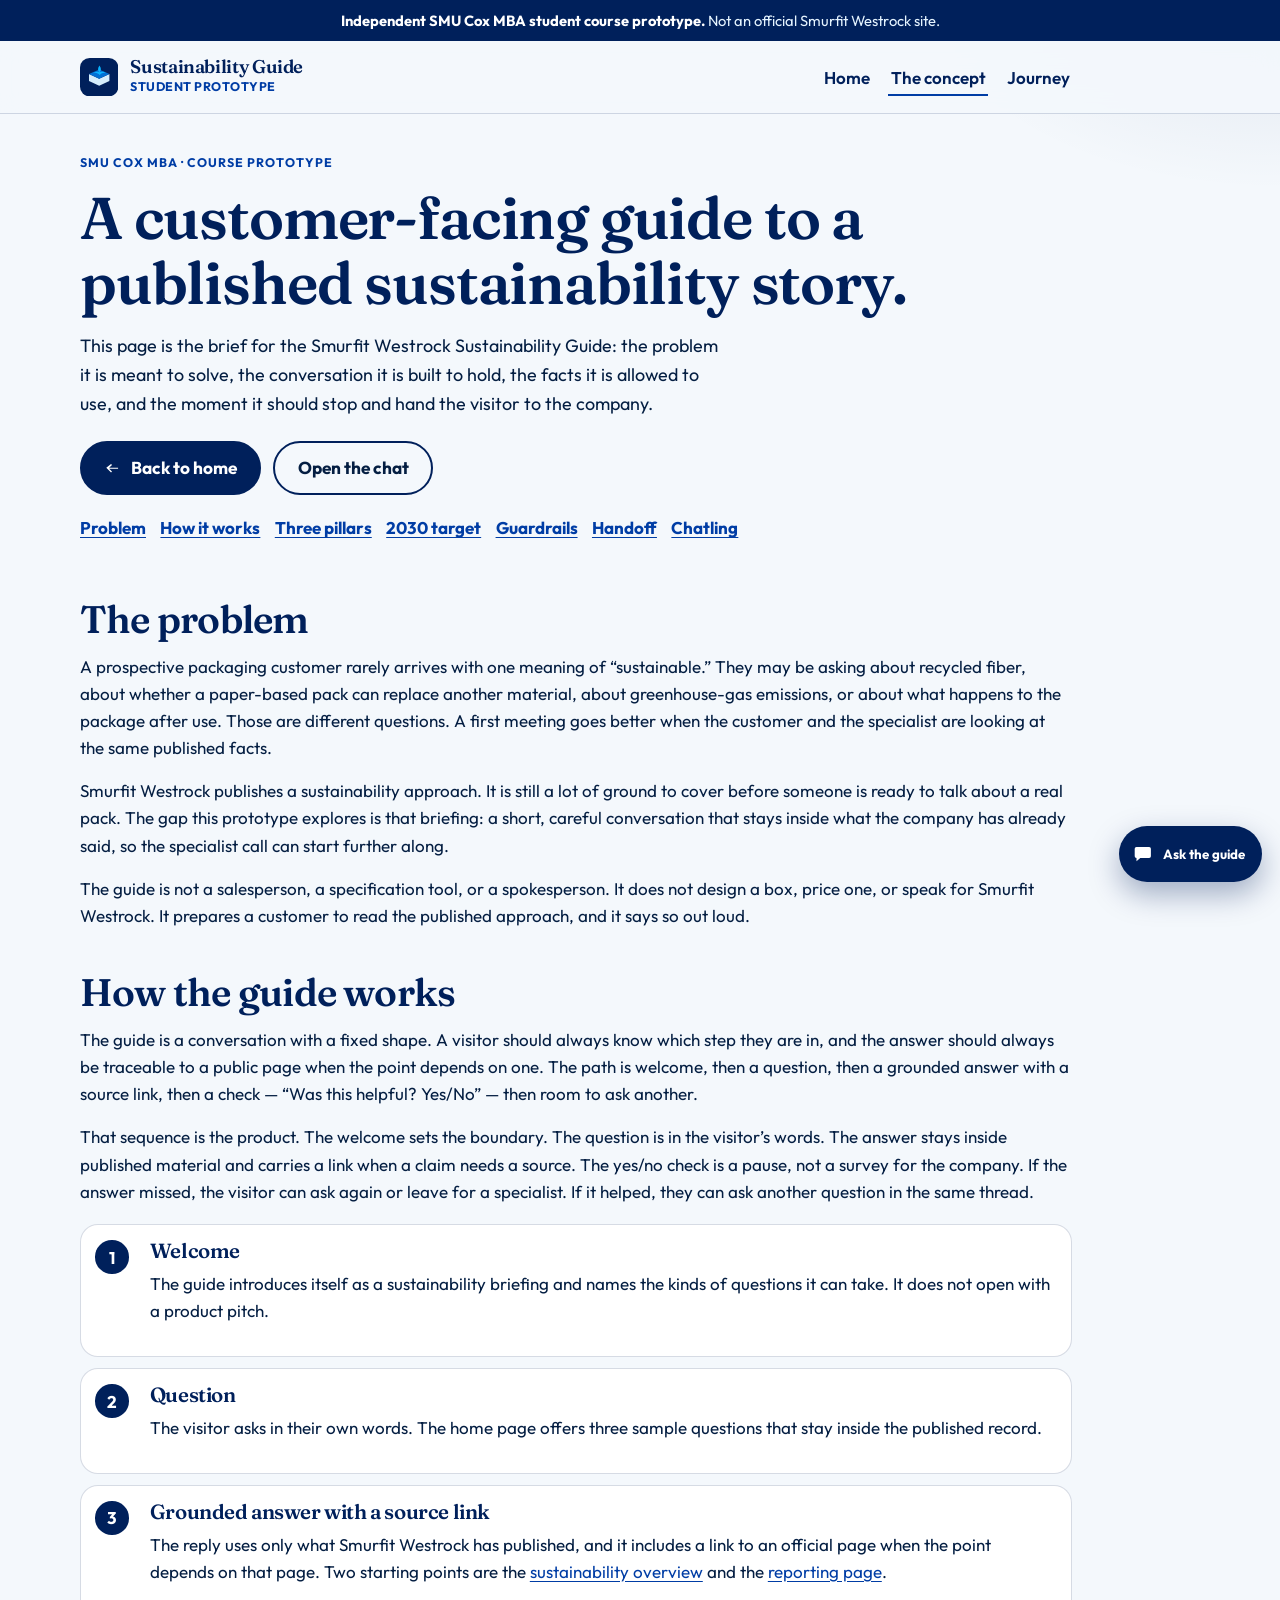
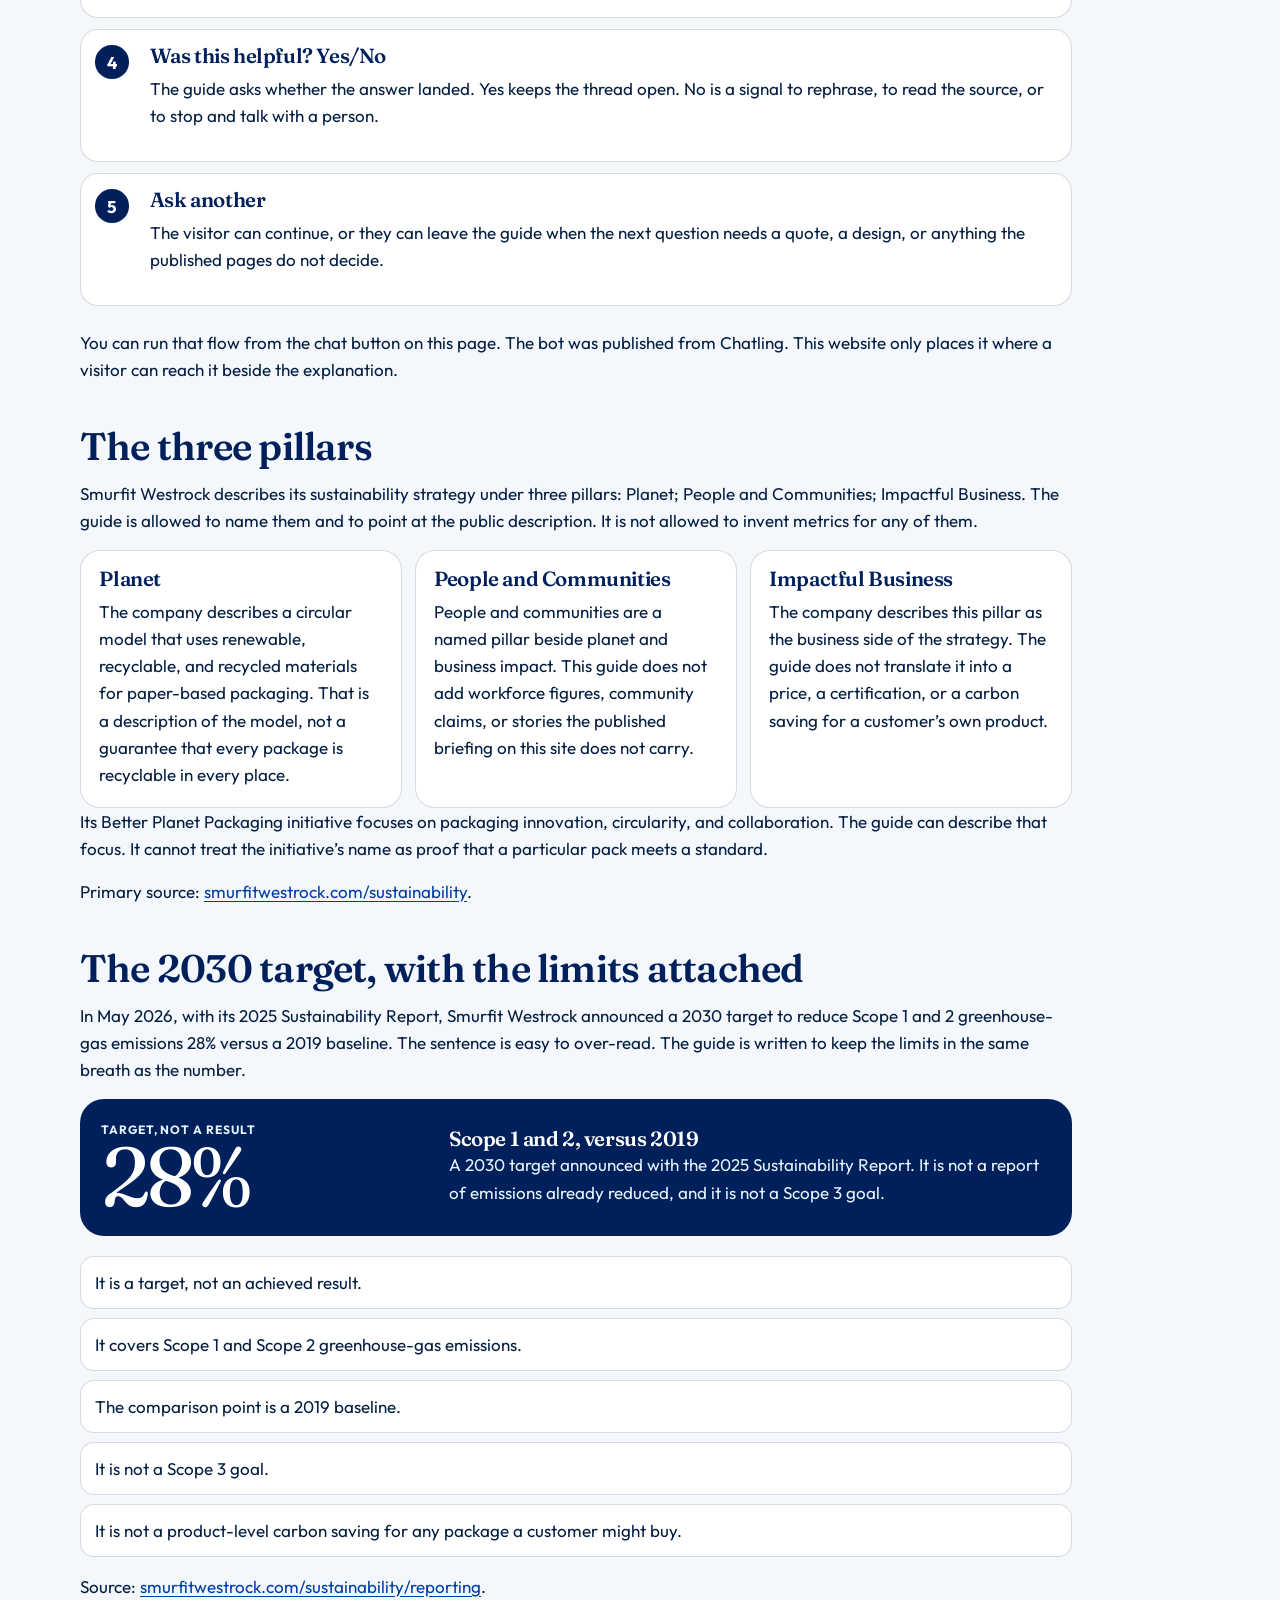
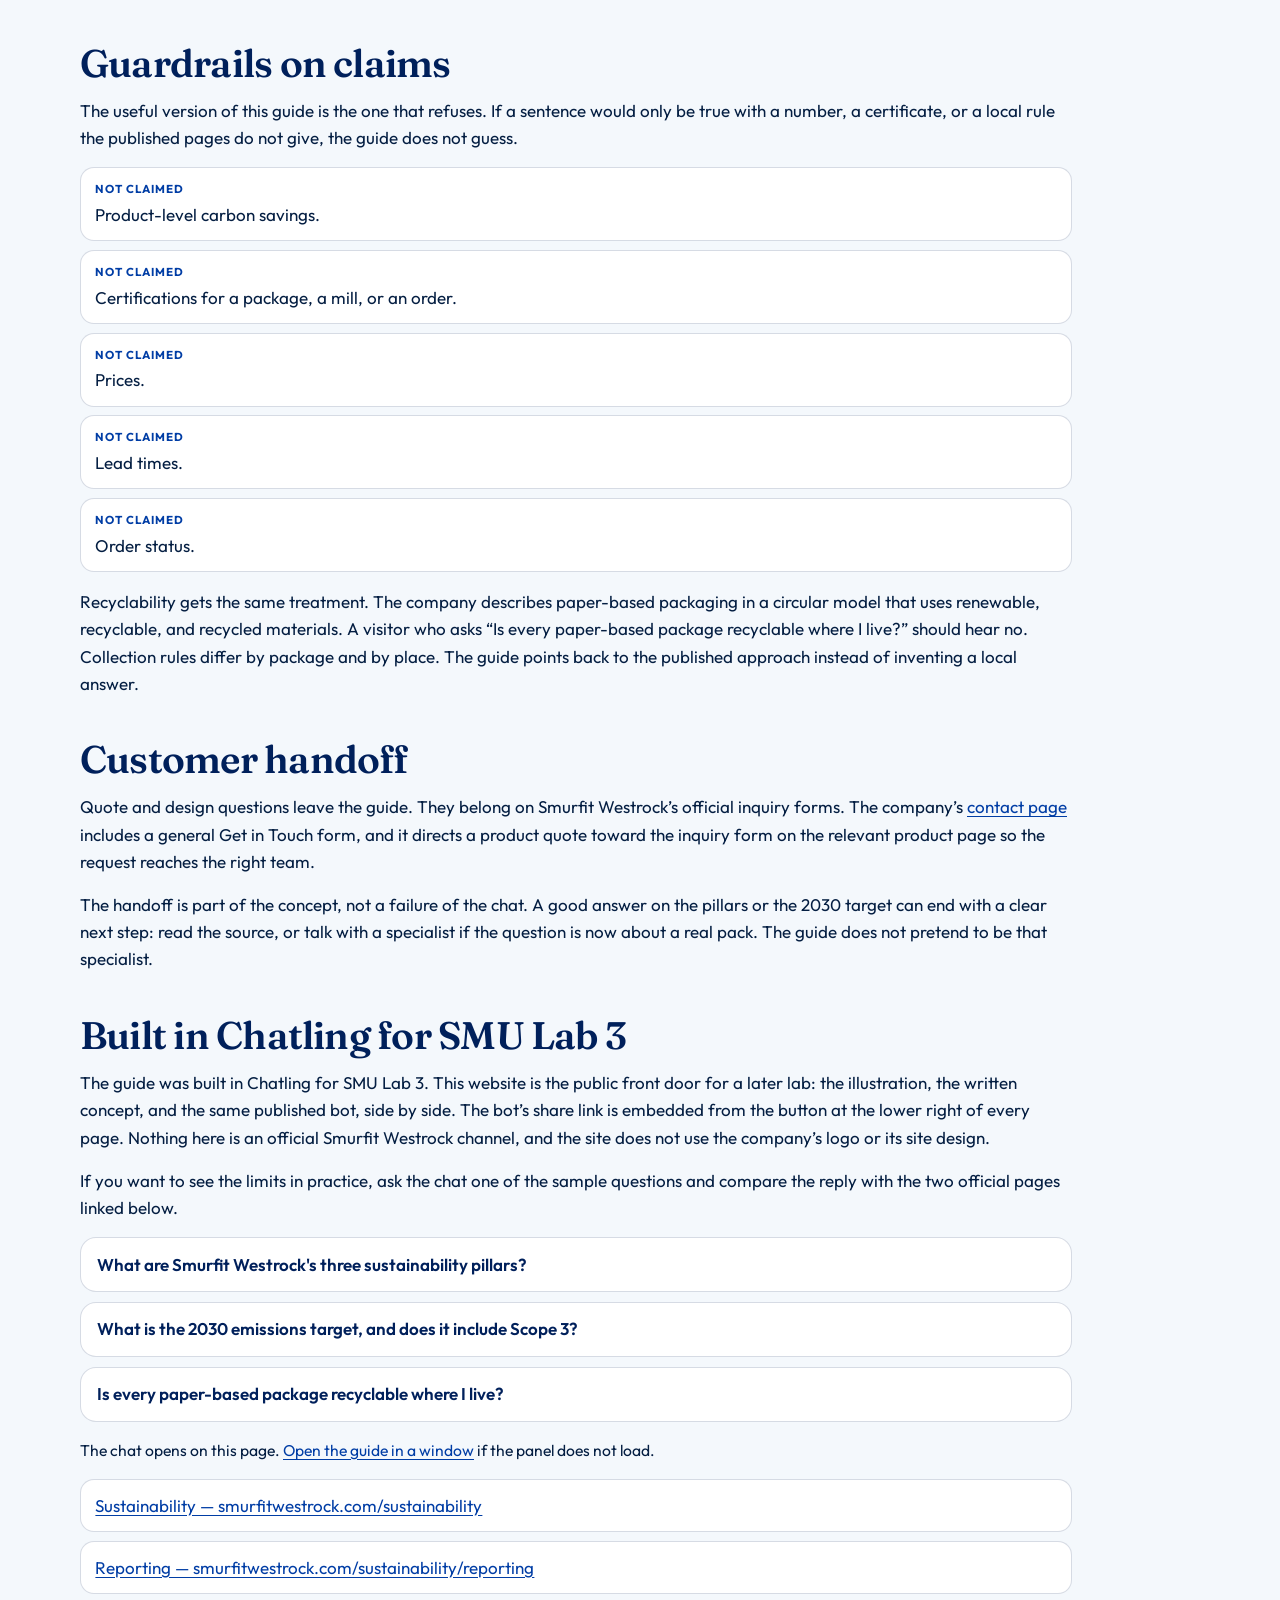
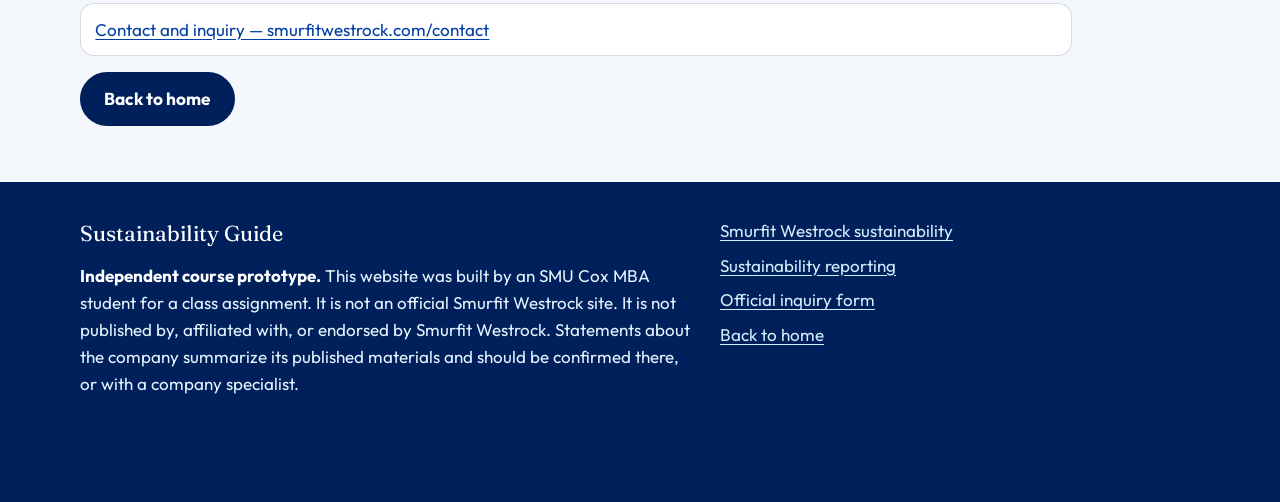
==== commit 774514d9: "Recolor the guide in Smurfit Westrock navy and blue. Use the brand blues from the company site for b" ====
--- a/about.html
+++ b/about.html
@@ -6,7 +6,7 @@
   <title>The concept | Smurfit Westrock Sustainability Guide</title>
   <meta name="description" content="How this SMU Cox student prototype explains Smurfit Westrock’s published sustainability approach, its limits, and when to use an official inquiry form.">
   <meta name="author" content="SMU Cox MBA student">
-  <meta name="theme-color" content="#1c4534">
+  <meta name="theme-color" content="#00205b">
   <link rel="canonical" href="https://enrieliasb.github.io/genai-lab5/about.html">
   <meta property="og:title" content="The concept | Smurfit Westrock Sustainability Guide">
   <meta property="og:description" content="A student prototype of a customer-facing guide to Smurfit Westrock’s published sustainability approach. Not an official company site.">
@@ -24,10 +24,10 @@
     <div class="wrap header-inner">
       <a class="brand" href="index.html">
         <svg class="brand-mark" viewBox="0 0 32 32" aria-hidden="true">
-          <rect width="32" height="32" rx="8" fill="#1c4534"/>
-          <path fill="#e6d3b4" d="M7.5 19.2 16 23.2l8.5-4V13.4L16 17.4l-8.5-4v5.8Z"/>
-          <path fill="#c4a074" d="M16 17.4 24.5 13.4 16 9.6 7.5 13.4 16 17.4Z"/>
-          <path fill="#7ea184" d="M16.2 6.2c1.7 2.2 1.6 4 .1 5.6 2.2-.7 3.8-.5 5.4.8-2.2-.6-3.7.2-5.3 1.6-1.5-1.5-3.1-2.4-5.4-1.6 1.6-1.3 3.2-1.5 5.2-.8-1.5-1.6-1.6-3.4 0-5.6Z"/>
+          <rect width="32" height="32" rx="8" fill="#00205b"/>
+          <path fill="#d4edfc" d="M7.5 19.2 16 23.2l8.5-4V13.4L16 17.4l-8.5-4v5.8Z"/>
+          <path fill="#0070d4" d="M16 17.4 24.5 13.4 16 9.6 7.5 13.4 16 17.4Z"/>
+          <path fill="#08b2ff" d="M16.2 6.2c1.7 2.2 1.6 4 .1 5.6 2.2-.7 3.8-.5 5.4.8-2.2-.6-3.7.2-5.3 1.6-1.5-1.5-3.1-2.4-5.4-1.6 1.6-1.3 3.2-1.5 5.2-.8-1.5-1.6-1.6-3.4 0-5.6Z"/>
         </svg>
         <span>
           <span class="brand-name">Sustainability Guide</span>
--- a/css/styles.css
+++ b/css/styles.css
@@ -49,21 +49,21 @@
 }
 
 :root {
-  --cream: #f3eee4;
-  --cream-deep: #e7dcc8;
-  --paper: #fbf7f0;
-  --ink: #241910;
-  --ink-soft: #3f3228;
-  --line: rgba(58, 39, 24, 0.16);
-  --kraft: #8d5b34;
-  --kraft-deep: #5c3b22;
-  --bark: #2c2118;
-  --forest: #1c4534;
-  --forest-deep: #10281e;
-  --leaf: #2f6b4f;
-  --moss: #d7eadc;
-  --gold: #c4a074;
-  --shadow: 0 18px 50px rgba(36, 25, 16, 0.12);
+  --cream: #f4f8fc;
+  --cream-deep: #d4edfc;
+  --paper: #ffffff;
+  --ink: #041e42;
+  --ink-soft: #041e42;
+  --line: rgba(0, 32, 91, 0.16);
+  --kraft: #003da5;
+  --kraft-deep: #003da5;
+  --bark: #00205b;
+  --forest: #00205b;
+  --forest-deep: #041e42;
+  --leaf: #003da5;
+  --moss: #e5f4ff;
+  --gold: #5fcdf5;
+  --shadow: 0 18px 50px rgba(4, 30, 66, 0.12);
   --serif: "Fraunces", "Iowan Old Style", Palatino, "Palatino Linotype", Georgia, serif;
   --sans: "Outfit", "Avenir Next", "Segoe UI", sans-serif;
   --radius: 24px;
@@ -86,8 +86,8 @@
   margin: 0;
   color: var(--ink-soft);
   background:
-    radial-gradient(900px 420px at 0% -10%, rgba(46, 107, 79, 0.08), transparent 55%),
-    radial-gradient(700px 380px at 100% 0%, rgba(141, 91, 52, 0.1), transparent 50%),
+    radial-gradient(900px 420px at 0% -10%, rgba(0, 61, 165, 0.08), transparent 55%),
+    radial-gradient(700px 380px at 100% 0%, rgba(0, 32, 91, 0.08), transparent 50%),
     var(--cream);
   font-family: var(--sans);
   font-size: 1.0625rem;
@@ -96,9 +96,9 @@
 
 img, svg, video { max-width: 100%; }
 
-a { color: var(--forest); text-underline-offset: 0.16em; }
-
-a:hover { color: var(--kraft-deep); }
+a { color: #003da5; text-underline-offset: 0.16em; }
+
+a:hover { color: #00205b; }
 
 button { font-family: inherit; cursor: pointer; }
 
@@ -117,8 +117,15 @@
 h3 { font-size: 1.28rem; margin: 0 0 0.4rem; }
 
 :focus-visible {
-  outline: 3px solid var(--kraft);
+  outline: 3px solid #003da5;
   outline-offset: 3px;
+}
+
+.site-footer a:focus-visible,
+.fact-band a:focus-visible,
+.callout a:focus-visible,
+.chat-panel-bar :focus-visible {
+  outline-color: #5fcdf5;
 }
 
 .skip {
@@ -162,8 +169,8 @@
 }
 
 .banner {
-  background: var(--forest-deep);
-  color: #f6f0e6;
+  background: var(--forest);
+  color: #e5f4ff;
   text-align: center;
   padding: 0.55rem 1rem;
   font-size: 0.92rem;
@@ -177,7 +184,7 @@
   position: sticky;
   top: 0;
   z-index: 30;
-  background: rgba(243, 238, 228, 0.92);
+  background: rgba(244, 248, 252, 0.92);
   backdrop-filter: blur(12px);
   border-bottom: 1px solid var(--line);
 }
@@ -284,7 +291,7 @@
   border-radius: 999px;
   border: 2px solid var(--forest);
   background: var(--forest);
-  color: #f7f3ea;
+  color: #ffffff;
   text-decoration: none;
   font-weight: 650;
   line-height: 1.2;
@@ -300,7 +307,7 @@
   color: var(--forest-deep);
 }
 
-.btn-secondary:hover { background: var(--forest); color: #f7f3ea; }
+.btn-secondary:hover { background: var(--forest); color: #ffffff; }
 
 .btn svg { width: 1.1rem; height: 1.1rem; }
 
@@ -310,10 +317,10 @@
   position: relative;
   border-radius: 28px;
   overflow: hidden;
-  background: #cbb89a;
+  background: #d4edfc;
   box-shadow: var(--shadow);
   aspect-ratio: 16 / 9;
-  border: 1px solid rgba(58, 39, 24, 0.18);
+  border: 1px solid rgba(0, 32, 91, 0.18);
 }
 
 .hero-video {
@@ -321,7 +328,7 @@
   height: 100%;
   object-fit: cover;
   display: block;
-  background: #cbb89a;
+  background: #d4edfc;
 }
 
 .video-controls {
@@ -335,7 +342,7 @@
 
 .video-controls button {
   border: 0;
-  background: rgba(251, 247, 240, 0.94);
+  background: rgba(255, 255, 255, 0.94);
   color: var(--bark);
   border-radius: 999px;
   min-height: 2.5rem;
@@ -352,14 +359,14 @@
 }
 
 .fact-band {
-  background: var(--forest-deep);
-  color: #f6f0e6;
+  background: var(--forest);
+  color: #e5f4ff;
   padding: 2.4rem 0;
 }
 
-.fact-band h2 { color: #f6f0e6; }
-
-.fact-intro { max-width: 42rem; color: rgba(246, 240, 230, 0.88); }
+.fact-band h2 { color: #e5f4ff; }
+
+.fact-intro { max-width: 42rem; color: #e5f4ff; }
 
 .fact-grid {
   display: grid;
@@ -369,7 +376,7 @@
 
 .fact {
   background: rgba(255, 255, 255, 0.04);
-  border: 1px solid rgba(246, 240, 230, 0.16);
+  border: 1px solid rgba(229, 244, 255, 0.28);
   border-radius: 20px;
   padding: 1.15rem 1.2rem 1.2rem;
 }
@@ -380,7 +387,7 @@
   letter-spacing: 0.08em;
   font-size: 0.75rem;
   font-weight: 700;
-  color: #e6d3b4;
+  color: #5fcdf5;
 }
 
 .fact-value {
@@ -391,9 +398,9 @@
   color: #fff;
 }
 
-.fact p:last-child { margin: 0; color: rgba(246, 240, 230, 0.9); }
-
-.fact-band a { color: #f0e2c8; }
+.fact p:last-child { margin: 0; color: #e5f4ff; }
+
+.fact-band a { color: #d4edfc; }
 
 .section { padding: 4.2rem 0; }
 .section-follow { padding-top: 0; }
@@ -437,7 +444,7 @@
 .picker button[aria-checked="true"] {
   background: var(--forest);
   border-color: var(--forest);
-  color: #f7f3ea;
+  color: #ffffff;
 }
 
 .journey-layout {
@@ -446,24 +453,24 @@
 }
 
 .scene {
-  background: #f6efe4;
+  background: #e5f4ff;
   border-radius: 20px;
   overflow: hidden;
-  --box: #d7b48a;
-  --box-dark: #8d5a34;
-  --box-side: #c4925e;
+  --box: #5fcdf5;
+  --box-dark: #003da5;
+  --box-side: #0070d4;
 }
 
 .scene[data-package="carton"] {
-  --box: #f0e2cc;
-  --box-dark: #b08958;
-  --box-side: #e4cfae;
+  --box: #d4edfc;
+  --box-dark: #0070d4;
+  --box-side: #5fcdf5;
 }
 
 .scene[data-package="tray"] {
-  --box: #d9c7a6;
-  --box-dark: #5f7f62;
-  --box-side: #cbb892;
+  --box: #0070d4;
+  --box-dark: #00205b;
+  --box-side: #003da5;
 }
 
 .scene-svg { display: block; width: 100%; height: auto; }
@@ -483,7 +490,7 @@
 
 .fiber-draw {
   fill: none;
-  stroke: #6b4428;
+  stroke: #003da5;
   stroke-width: 5;
   stroke-linecap: round;
   stroke-dasharray: 800;
@@ -535,7 +542,7 @@
 .loop-track {
   height: 5px;
   border-radius: 999px;
-  background: rgba(58, 39, 24, 0.12);
+  background: rgba(0, 32, 91, 0.12);
   overflow: hidden;
   margin-bottom: 0.9rem;
 }
@@ -586,11 +593,11 @@
 .steps button[aria-current="step"] {
   background: var(--forest);
   border-color: var(--forest);
-  color: #f7f3ea;
+  color: #ffffff;
 }
 
 .steps button[aria-current="step"] .step-index {
-  background: #f7f3ea;
+  background: #ffffff;
   color: var(--forest);
 }
 
@@ -622,7 +629,7 @@
 
 .stage-nav .btn {
   background: var(--forest);
-  color: #f7f3ea;
+  color: #ffffff;
   border: 2px solid var(--forest);
 }
 
@@ -676,7 +683,7 @@
 
 .site-footer {
   background: var(--bark);
-  color: #f6f0e6;
+  color: #e5f4ff;
   padding: 2.2rem 0 6.5rem;
 }
 
@@ -695,7 +702,7 @@
 .disclaimer {
   margin: 0;
   max-width: 46rem;
-  color: #f6f0e6;
+  color: #e5f4ff;
 }
 
 .disclaimer strong { color: #fff; }
@@ -708,11 +715,16 @@
   gap: 0.45rem;
 }
 
-.footer-links a { color: #f0e2c8; }
+.footer-links a { color: #d4edfc; }
+
+.footer-links a:hover,
+.fact-band a:hover,
+.callout a:hover,
+.chat-window-link:hover { color: #ffffff; }
 
 .noscript {
-  background: #fff4d8;
-  border: 1px solid #e0c48a;
+  background: #e5f4ff;
+  border: 1px solid #003da5;
   border-radius: 16px;
   padding: 0.9rem 1rem;
   color: var(--bark);
@@ -762,7 +774,7 @@
   display: grid;
   place-items: center;
   background: var(--forest);
-  color: #f7f3ea;
+  color: #ffffff;
   font-weight: 700;
 }
 
@@ -784,8 +796,8 @@
 .callout {
   display: grid;
   gap: 0.4rem 1.5rem;
-  background: var(--forest-deep);
-  color: #f6f0e6;
+  background: var(--forest);
+  color: #e5f4ff;
   border-radius: 24px;
   padding: 1.3rem 1.3rem 1.4rem;
   margin: 1rem 0 1.2rem;
@@ -800,8 +812,8 @@
   letter-spacing: -0.04em;
 }
 
-.callout p { margin: 0; color: rgba(246, 240, 230, 0.92); }
-.callout a { color: #f0e2c8; }
+.callout p { margin: 0; color: #e5f4ff; }
+.callout a { color: #d4edfc; }
 
 .caveat-list, .guard-list, .source-list {
   margin: 0.4rem 0 1rem;
@@ -843,8 +855,8 @@
   border: 0;
   border-radius: 999px;
   background: var(--forest);
-  color: #f7f3ea;
-  box-shadow: 0 12px 30px rgba(16, 40, 30, 0.35);
+  color: #ffffff;
+  box-shadow: 0 12px 30px rgba(0, 32, 91, 0.35);
   font-weight: 700;
   cursor: pointer;
 }
@@ -867,7 +879,7 @@
   border-radius: 20px;
   overflow: hidden;
   border: 1px solid var(--line);
-  box-shadow: 0 24px 70px rgba(36, 25, 16, 0.28);
+  box-shadow: 0 24px 70px rgba(4, 30, 66, 0.28);
 }
 
 .chat-panel-bar {
@@ -876,7 +888,7 @@
   gap: 0.6rem;
   padding: 0.65rem 0.7rem 0.65rem 0.95rem;
   background: var(--forest);
-  color: #f7f3ea;
+  color: #ffffff;
 }
 
 .chat-title {
@@ -890,7 +902,7 @@
 }
 
 .chat-window-link {
-  color: #f7f3ea;
+  color: #ffffff;
   font-size: 0.82rem;
   font-weight: 650;
   white-space: nowrap;
@@ -912,7 +924,7 @@
 
 .chat-note {
   padding: 0.45rem 0.9rem;
-  background: #efe4d2;
+  background: #e5f4ff;
   color: var(--bark);
   font-size: 0.82rem;
 }
@@ -920,7 +932,7 @@
 .chat-suggest {
   padding: 0.65rem 0.9rem 0.75rem;
   border-bottom: 1px solid var(--line);
-  background: #f7f3ea;
+  background: #f4f8fc;
 }
 
 .chat-suggest-label {
